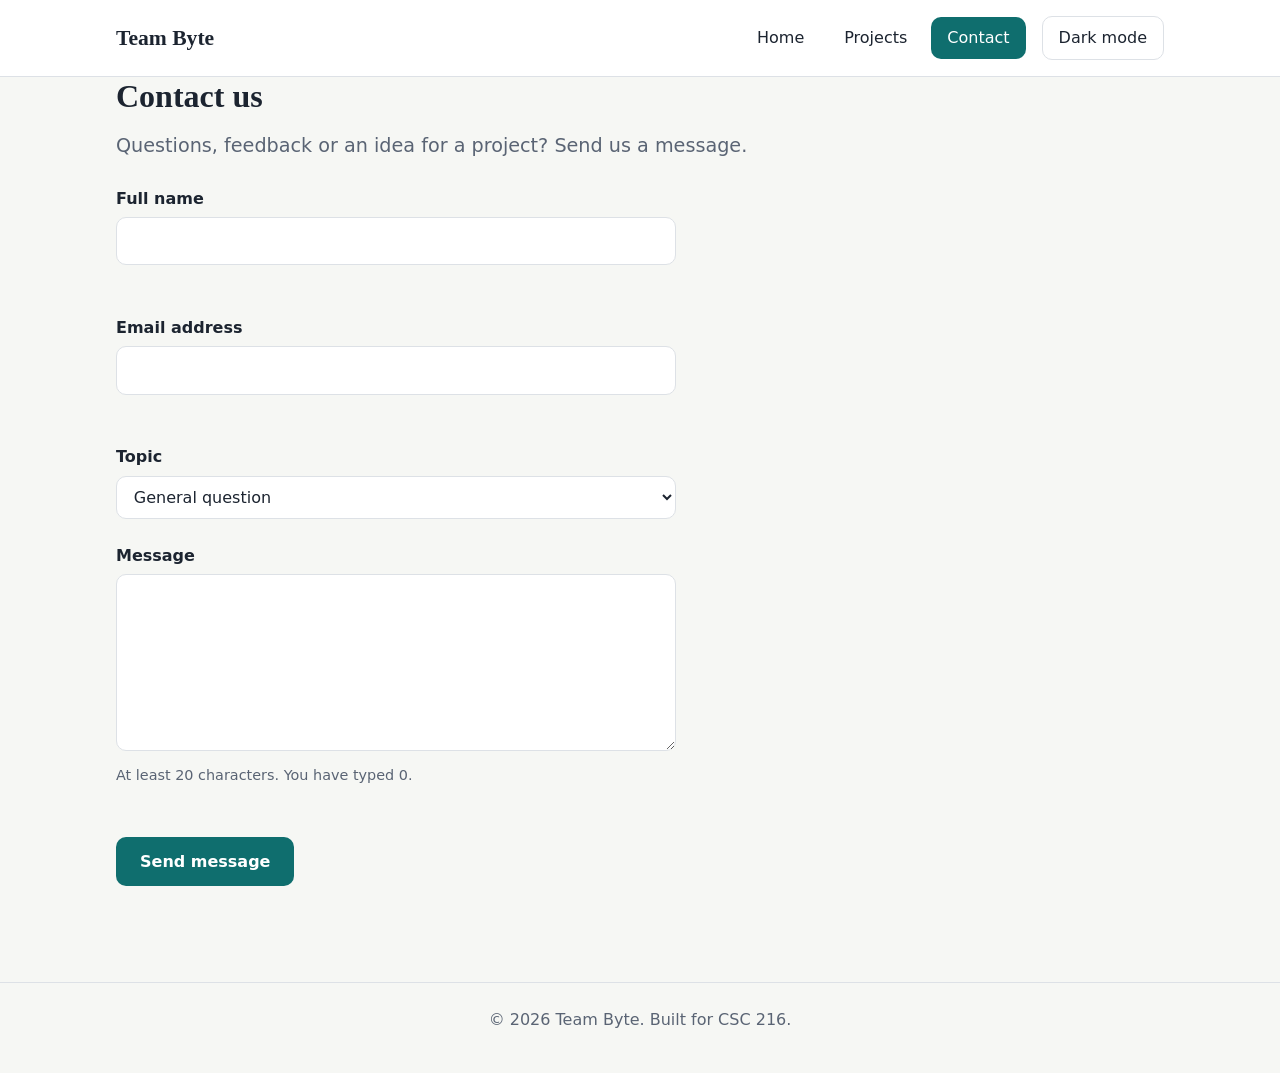
==== contact.html @ 0a43c75d "set up the project" ====
<!doctype html>
<html lang="en">
  <head>
    <meta charset="UTF-8" />
    <meta name="viewport" content="width=device-width, initial-scale=1.0" />
    <meta name="description" content="Send a message to Team Byte." />
    <title>Contact | Team Byte</title>
    <link rel="stylesheet" href="css/styles.css" />
    <script src="js/script.js" defer></script>
  </head>
  <body>
    <a class="skip-link" href="#main">Skip to main content</a>

    <header class="site-header">
      <div class="container header-inner">
        <a class="logo" href="index.html">Team Byte</a>
        <button
          class="nav-toggle"
          type="button"
          aria-expanded="false"
          aria-controls="site-nav"
        >
          Menu
        </button>
        <nav id="site-nav" class="site-nav" aria-label="Main">
          <ul>
            <li><a href="index.html">Home</a></li>
            <li><a href="project.html">Projects</a></li>
            <li><a href="contact.html" aria-current="page">Contact</a></li>
          </ul>
        </nav>
        <button class="theme-toggle" type="button" aria-pressed="false">
          Dark mode
        </button>
      </div>
    </header>

    <main id="main" class="container">
      <header class="page-header">
        <h1>Contact us</h1>
        <p class="lead">
          Questions, feedback or an idea for a project? Send us a message.
        </p>
      </header>

      <form id="contact-form" class="contact-form" novalidate>
        <div class="field">
          <label for="name">Full name</label>
          <input
            type="text"
            id="name"
            name="name"
            autocomplete="name"
            required
            aria-describedby="name-error"
          />
          <p class="error" id="name-error"></p>
        </div>

        <div class="field">
          <label for="email">Email address</label>
          <input
            type="email"
            id="email"
            name="email"
            autocomplete="email"
            required
            aria-describedby="email-error"
          />
          <p class="error" id="email-error"></p>
        </div>

        <div class="field">
          <label for="topic">Topic</label>
          <select id="topic" name="topic">
            <option value="general">General question</option>
            <option value="collaboration">Collaboration</option>
            <option value="feedback">Feedback on our site</option>
          </select>
        </div>

        <div class="field">
          <label for="message">Message</label>
          <textarea
            id="message"
            name="message"
            rows="6"
            required
            minlength="20"
            aria-describedby="message-hint message-error"
          ></textarea>
          <p class="hint" id="message-hint">
            At least 20 characters. You have typed
            <span id="char-count">0</span>.
          </p>
          <p class="error" id="message-error"></p>
        </div>

        <button class="button" type="submit">Send message</button>
        <p id="form-status" class="form-status" role="status"></p>
      </form>
    </main>

    <footer class="site-footer">
      <div class="container">
        <p>© <span id="year">2026</span> Team Byte. Built for CSC 216.</p>
      </div>
    </footer>
  </body>
</html>
---- css/styles.css ----
/* =====================================================
   Team website stylesheet (CSC 216, Lab 2)
   One file styles every page on the site.
   ===================================================== */

/* ---------- 1. Design tokens ---------- */
:root {
  --color-bg: #f6f7f4;
  --color-surface: #ffffff;
  --color-text: #1c2430;
  --color-muted: #5a6474;
  --color-primary: #0f6e6e;
  --color-primary-dark: #0a5050;
  --color-on-primary: #ffffff;
  --color-border: #dde1e6;
  --color-error: #b3261e;
  --color-success: #1e7b3a;

  --font-body: system-ui, -apple-system, "Segoe UI", Roboto, Arial, sans-serif;
  --font-heading: Georgia, "Times New Roman", serif;

  --space-1: 0.5rem;
  --space-2: 1rem;
  --space-3: 1.5rem;
  --space-4: 2.5rem;
  --space-5: 4rem;

  --radius: 10px;
  --max-width: 1080px;
}

body.dark {
  --color-bg: #11161d;
  --color-surface: #1a212b;
  --color-text: #e7ebf0;
  --color-muted: #a2abb9;
  --color-primary: #4fc1c1;
  --color-primary-dark: #83d8d8;
  --color-on-primary: #0b1f1f;
  --color-border: #2b3340;
  --color-error: #ff8a80;
  --color-success: #7ddc97;
  color-scheme: dark;
}

/* ---------- 2. Base and reset ---------- */
*,
*::before,
*::after {
  box-sizing: border-box;
}

body {
  margin: 0;
  font-family: var(--font-body);
  font-size: 1rem;
  line-height: 1.6;
  color: var(--color-text);
  background-color: var(--color-bg);
  transition:
    background-color 0.3s ease,
    color 0.3s ease;
}

h1,
h2,
h3 {
  font-family: var(--font-heading);
  line-height: 1.2;
  margin: 0 0 var(--space-2);
}

p {
  margin: 0 0 var(--space-2);
}

a {
  color: var(--color-primary);
}

a:hover {
  color: var(--color-primary-dark);
}

img {
  max-width: 100%;
  display: block;
}

:focus-visible {
  outline: 3px solid var(--color-primary);
  outline-offset: 3px;
}

/* ---------- 3. Layout helpers ---------- */
.container {
  width: 100%;
  max-width: var(--max-width);
  margin-inline: auto;
  padding-inline: var(--space-2);
}

.section {
  padding-block: var(--space-4);
}

.skip-link {
  position: absolute;
  top: -4rem;
  left: var(--space-2);
  z-index: 100;
  padding: var(--space-1) var(--space-2);
  border-radius: var(--radius);
  background-color: var(--color-primary);
  color: var(--color-on-primary);
}

.skip-link:focus {
  top: var(--space-2);
}

/* ---------- 4. Header and navigation ---------- */
.site-header {
  position: sticky;
  top: 0;
  z-index: 10;
  background-color: var(--color-surface);
  border-bottom: 1px solid var(--color-border);
}

.header-inner {
  display: flex;
  flex-wrap: wrap;
  align-items: center;
  gap: var(--space-2);
  padding-block: var(--space-2);
}

.logo {
  margin-right: auto;
  font-family: var(--font-heading);
  font-size: 1.35rem;
  font-weight: 700;
  color: var(--color-text);
  text-decoration: none;
}

.site-nav ul {
  display: flex;
  gap: var(--space-1);
  margin: 0;
  padding: 0;
  list-style: none;
}

.site-nav a {
  display: block;
  padding: var(--space-1) var(--space-2);
  border-radius: var(--radius);
  color: var(--color-text);
  font-weight: 500;
  text-decoration: none;
}

.site-nav a:hover {
  background-color: var(--color-bg);
}

.site-nav a[aria-current="page"] {
  background-color: var(--color-primary);
  color: var(--color-on-primary);
}

.nav-toggle,
.theme-toggle {
  padding: var(--space-1) var(--space-2);
  border: 1px solid var(--color-border);
  border-radius: var(--radius);
  background-color: transparent;
  color: var(--color-text);
  font: inherit;
  cursor: pointer;
}

.theme-toggle[aria-pressed="true"] {
  border-color: var(--color-primary);
  color: var(--color-primary);
}

.nav-toggle {
  display: none;
}

/* ---------- 5. Buttons and hero ---------- */
.button {
  display: inline-block;
  padding: 0.75rem 1.5rem;
  border: none;
  border-radius: var(--radius);
  background-color: var(--color-primary);
  color: var(--color-on-primary);
  font: inherit;
  font-weight: 600;
  text-decoration: none;
  cursor: pointer;
  transition:
    background-color 0.2s ease,
    transform 0.2s ease;
}

.button:hover {
  background-color: var(--color-primary-dark);
  color: var(--color-on-primary);
  transform: translateY(-2px);
}

.hero {
  padding-block: var(--space-5);
  background: linear-gradient(135deg, var(--color-surface), var(--color-bg));
  border-bottom: 1px solid var(--color-border);
}

.hero h1 {
  max-width: 18ch;
  font-size: clamp(2rem, 5vw, 3.25rem);
}

.eyebrow {
  margin-bottom: var(--space-1);
  color: var(--color-primary);
  font-size: 0.8rem;
  font-weight: 700;
  letter-spacing: 0.12em;
  text-transform: uppercase;
}

.lead {
  max-width: 55ch;
  margin-bottom: var(--space-3);
  color: var(--color-muted);
  font-size: 1.2rem;
}

/* ---------- 6. Cards and grids ---------- */
.team-grid,
.project-grid {
  display: grid;
  grid-template-columns: repeat(auto-fit, minmax(260px, 1fr));
  gap: var(--space-3);
}

.card {
  padding: var(--space-3);
  border: 1px solid var(--color-border);
  border-radius: var(--radius);
  background-color: var(--color-surface);
}

.avatar {
  display: grid;
  place-items: center;
  width: 64px;
  height: 64px;
  margin-bottom: var(--space-2);
  border-radius: 50%;
  background-color: var(--color-primary);
  color: var(--color-on-primary);
  font-size: 1.25rem;
  font-weight: 700;
}

.role {
  color: var(--color-primary);
  font-weight: 600;
}

.skill-list {
  padding-left: 1.25rem;
}

.skill-list li {
  margin-bottom: var(--space-1);
}

/* ---------- 7. Projects page ---------- */
.filters {
  display: flex;
  flex-wrap: wrap;
  gap: var(--space-1);
  margin-bottom: var(--space-2);
}

.filter-btn {
  padding: 0.4rem 1rem;
  border: 1px solid var(--color-border);
  border-radius: 999px;
  background-color: var(--color-surface);
  color: var(--color-text);
  font: inherit;
  cursor: pointer;
}

.filter-btn[aria-pressed="true"] {
  border-color: var(--color-primary);
  background-color: var(--color-primary);
  color: var(--color-on-primary);
}

.project-count {
  color: var(--color-muted);
}

.tag {
  display: inline-block;
  margin-bottom: var(--space-1);
  color: var(--color-primary);
  font-size: 0.75rem;
  font-weight: 700;
  letter-spacing: 0.06em;
  text-transform: uppercase;
}

/* ---------- 8. Contact form ---------- */
.contact-form {
  max-width: 560px;
  padding-bottom: var(--space-4);
}

.field {
  margin-bottom: var(--space-3);
}

label {
  display: block;
  margin-bottom: 0.35rem;
  font-weight: 600;
}

input,
select,
textarea {
  width: 100%;
  padding: 0.65rem 0.8rem;
  border: 1px solid var(--color-border);
  border-radius: var(--radius);
  background-color: var(--color-surface);
  color: var(--color-text);
  font: inherit;
}

input:focus,
select:focus,
textarea:focus {
  border-color: var(--color-primary);
}

input[aria-invalid="true"],
textarea[aria-invalid="true"] {
  border-color: var(--color-error);
}

.hint,
.error {
  margin: 0.35rem 0 0;
  font-size: 0.9rem;
}

.hint {
  color: var(--color-muted);
}

.error {
  min-height: 1.4em;
  color: var(--color-error);
}

.form-status {
  margin-top: var(--space-2);
  color: var(--color-success);
  font-weight: 600;
}

/* ---------- 9. Footer ---------- */
.site-footer {
  margin-top: var(--space-4);
  padding-block: var(--space-3);
  border-top: 1px solid var(--color-border);
  color: var(--color-muted);
  text-align: center;
}

/* ---------- 10. Small screens ---------- */
@media (max-width: 700px) {
  .nav-toggle {
    display: inline-block;
  }

  .site-nav {
    display: none;
    order: 3;
    width: 100%;
  }

  .site-nav.open {
    display: block;
  }

  .site-nav ul {
    flex-direction: column;
  }

  .section {
    padding-block: var(--space-3);
  }
}

/* ---------- 11. Respect reduced-motion preferences ---------- */
@media (prefers-reduced-motion: reduce) {
  *,
  *::before,
  *::after {
    transition: none !important;
  }
}
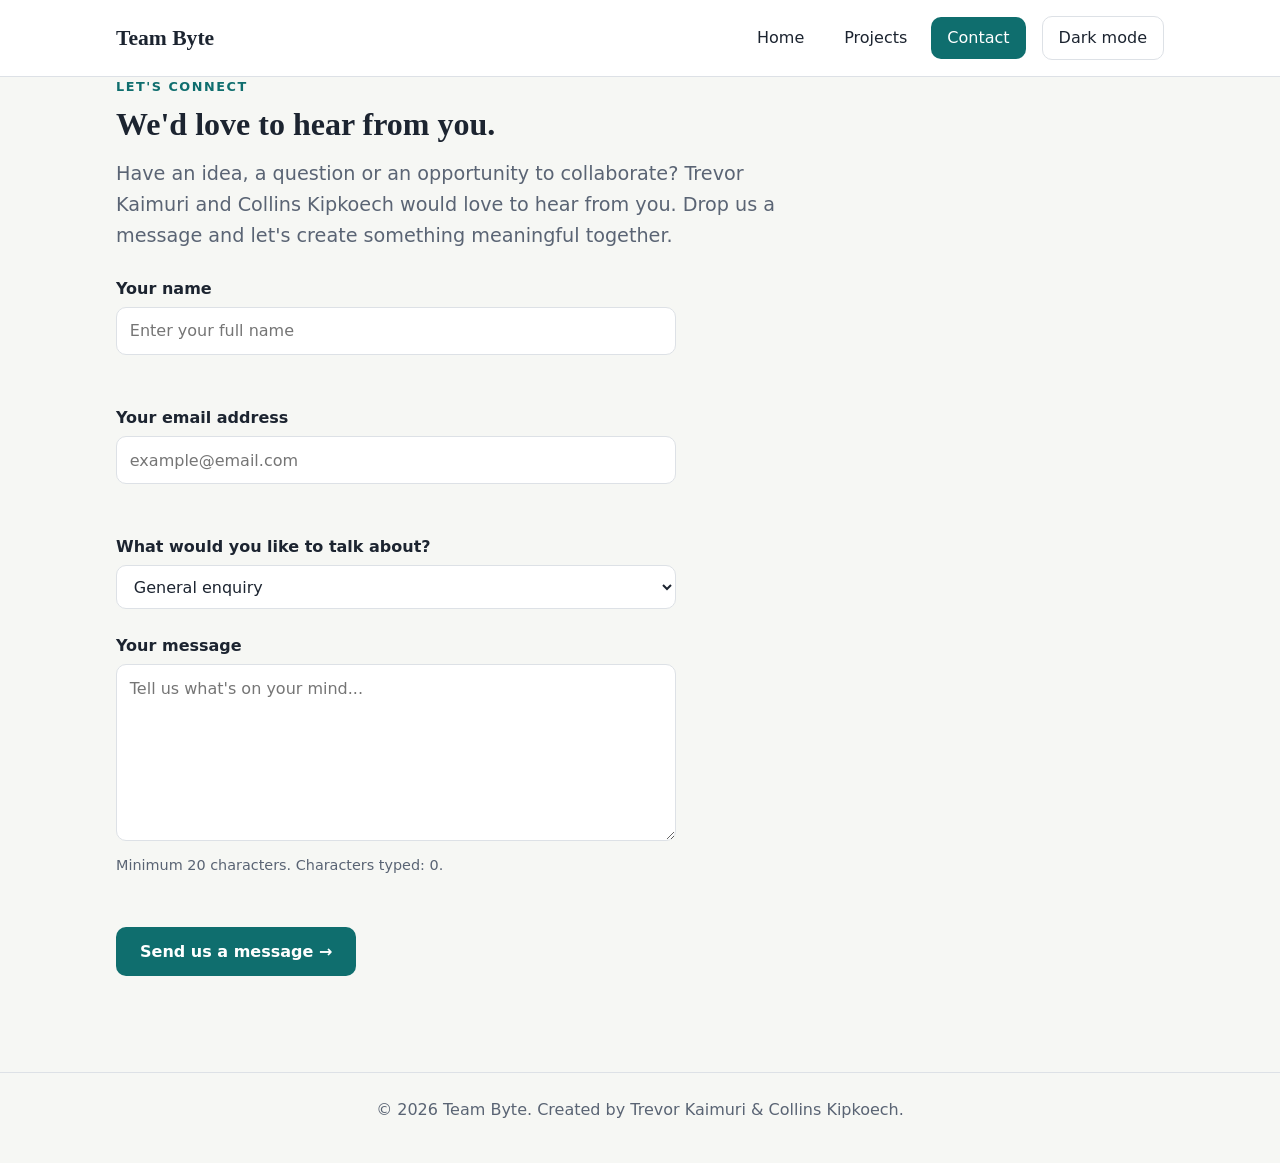
==== commit 94229a3d: "Personalize Team Byte website" ====
--- a/contact.html
+++ b/contact.html
@@ -1,19 +1,25 @@
+
 <!doctype html>
 <html lang="en">
   <head>
     <meta charset="UTF-8" />
     <meta name="viewport" content="width=device-width, initial-scale=1.0" />
-    <meta name="description" content="Send a message to Team Byte." />
+    <meta
+      name="description"
+      content="Get in touch with Trevor Kaimuri and Collins Kipkoech of Team Byte."
+    />
     <title>Contact | Team Byte</title>
     <link rel="stylesheet" href="css/styles.css" />
     <script src="js/script.js" defer></script>
   </head>
+
   <body>
     <a class="skip-link" href="#main">Skip to main content</a>
 
     <header class="site-header">
       <div class="container header-inner">
         <a class="logo" href="index.html">Team Byte</a>
+
         <button
           class="nav-toggle"
           type="button"
@@ -22,6 +28,7 @@
         >
           Menu
         </button>
+
         <nav id="site-nav" class="site-nav" aria-label="Main">
           <ul>
             <li><a href="index.html">Home</a></li>
@@ -29,6 +36,7 @@
             <li><a href="contact.html" aria-current="page">Contact</a></li>
           </ul>
         </nav>
+
         <button class="theme-toggle" type="button" aria-pressed="false">
           Dark mode
         </button>
@@ -37,19 +45,24 @@
 
     <main id="main" class="container">
       <header class="page-header">
-        <h1>Contact us</h1>
+        <p class="eyebrow">LET'S CONNECT</p>
+        <h1>We'd love to hear from you.</h1>
         <p class="lead">
-          Questions, feedback or an idea for a project? Send us a message.
+          Have an idea, a question or an opportunity to collaborate?
+          Trevor Kaimuri and Collins Kipkoech would love to hear from you.
+          Drop us a message and let's create something meaningful together.
         </p>
       </header>
 
       <form id="contact-form" class="contact-form" novalidate>
+
         <div class="field">
-          <label for="name">Full name</label>
+          <label for="name">Your name</label>
           <input
             type="text"
             id="name"
             name="name"
+            placeholder="Enter your full name"
             autocomplete="name"
             required
             aria-describedby="name-error"
@@ -58,11 +71,12 @@
         </div>
 
         <div class="field">
-          <label for="email">Email address</label>
+          <label for="email">Your email address</label>
           <input
             type="email"
             id="email"
             name="email"
+            placeholder="example@email.com"
             autocomplete="email"
             required
             aria-describedby="email-error"
@@ -71,39 +85,49 @@
         </div>
 
         <div class="field">
-          <label for="topic">Topic</label>
+          <label for="topic">What would you like to talk about?</label>
           <select id="topic" name="topic">
-            <option value="general">General question</option>
-            <option value="collaboration">Collaboration</option>
-            <option value="feedback">Feedback on our site</option>
+            <option value="general">General enquiry</option>
+            <option value="collaboration">Project collaboration</option>
+            <option value="feedback">Website feedback</option>
           </select>
         </div>
 
         <div class="field">
-          <label for="message">Message</label>
+          <label for="message">Your message</label>
           <textarea
             id="message"
             name="message"
             rows="6"
+            placeholder="Tell us what's on your mind..."
             required
             minlength="20"
             aria-describedby="message-hint message-error"
           ></textarea>
+
           <p class="hint" id="message-hint">
-            At least 20 characters. You have typed
+            Minimum 20 characters.
+            Characters typed:
             <span id="char-count">0</span>.
           </p>
+
           <p class="error" id="message-error"></p>
         </div>
 
-        <button class="button" type="submit">Send message</button>
+        <button class="button" type="submit">
+          Send us a message →
+        </button>
+
         <p id="form-status" class="form-status" role="status"></p>
       </form>
     </main>
 
     <footer class="site-footer">
       <div class="container">
-        <p>© <span id="year">2026</span> Team Byte. Built for CSC 216.</p>
+        <p>
+          © <span id="year">2026</span> Team Byte.
+          Created by Trevor Kaimuri & Collins Kipkoech.
+        </p>
       </div>
     </footer>
   </body>
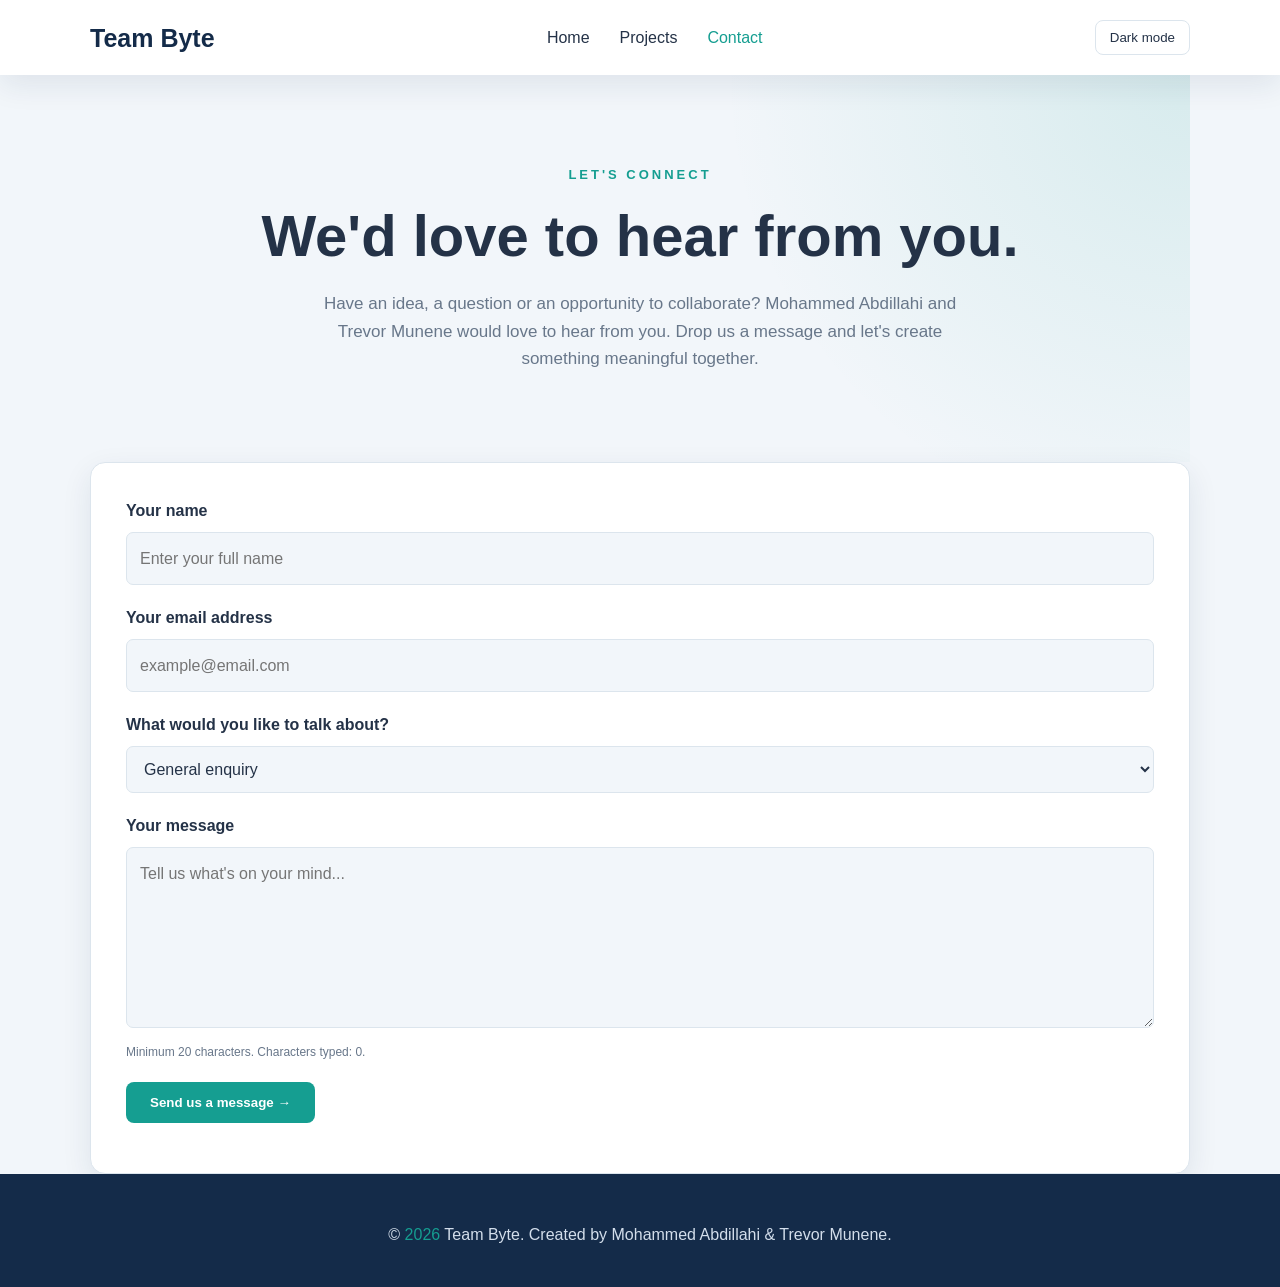
==== commit d08dadea: "Remove README file" ====
--- a/contact.html
+++ b/contact.html
@@ -6,7 +6,7 @@
     <meta name="viewport" content="width=device-width, initial-scale=1.0" />
     <meta
       name="description"
-      content="Get in touch with Trevor Kaimuri and Collins Kipkoech of Team Byte."
+      content="Get in touch with Mohammed Abdillahi and Trevor Munene of Team Byte."
     />
     <title>Contact | Team Byte</title>
     <link rel="stylesheet" href="css/styles.css" />
@@ -49,7 +49,7 @@
         <h1>We'd love to hear from you.</h1>
         <p class="lead">
           Have an idea, a question or an opportunity to collaborate?
-          Trevor Kaimuri and Collins Kipkoech would love to hear from you.
+          Mohammed Abdillahi and Trevor Munene would love to hear from you.
           Drop us a message and let's create something meaningful together.
         </p>
       </header>
@@ -126,7 +126,7 @@
       <div class="container">
         <p>
           © <span id="year">2026</span> Team Byte.
-          Created by Trevor Kaimuri & Collins Kipkoech.
+          Created by Mohammed Abdillahi & Trevor Munene.
         </p>
       </div>
     </footer>
--- a/css/styles.css
+++ b/css/styles.css
@@ -1,403 +1,414 @@
-/* =====================================================
-   Team website stylesheet (CSC 216, Lab 2)
-   One file styles every page on the site.
-   ===================================================== */
-
-/* ---------- 1. Design tokens ---------- */
+
 :root {
-  --color-bg: #f6f7f4;
-  --color-surface: #ffffff;
-  --color-text: #1c2430;
-  --color-muted: #5a6474;
-  --color-primary: #0f6e6e;
-  --color-primary-dark: #0a5050;
-  --color-on-primary: #ffffff;
-  --color-border: #dde1e6;
-  --color-error: #b3261e;
-  --color-success: #1e7b3a;
-
-  --font-body: system-ui, -apple-system, "Segoe UI", Roboto, Arial, sans-serif;
-  --font-heading: Georgia, "Times New Roman", serif;
-
-  --space-1: 0.5rem;
-  --space-2: 1rem;
-  --space-3: 1.5rem;
-  --space-4: 2.5rem;
-  --space-5: 4rem;
-
-  --radius: 10px;
-  --max-width: 1080px;
+  --primary: #142b49;
+  --secondary: #159e91;
+  --accent: #42d6c4;
+  --background: #f2f6fa;
+  --surface: #ffffff;
+  --text: #243247;
+  --muted: #68778a;
+  --border: #dce5ed;
+  --shadow: 0 10px 30px rgba(20, 43, 73, 0.09);
 }
 
 body.dark {
-  --color-bg: #11161d;
-  --color-surface: #1a212b;
-  --color-text: #e7ebf0;
-  --color-muted: #a2abb9;
-  --color-primary: #4fc1c1;
-  --color-primary-dark: #83d8d8;
-  --color-on-primary: #0b1f1f;
-  --color-border: #2b3340;
-  --color-error: #ff8a80;
-  --color-success: #7ddc97;
-  color-scheme: dark;
-}
-
-/* ---------- 2. Base and reset ---------- */
-*,
-*::before,
-*::after {
+  --background: #101b2b;
+  --surface: #19283b;
+  --text: #edf5ff;
+  --muted: #a7b5c6;
+  --border: #304258;
+  --primary: #0c1727;
+}
+
+* {
   box-sizing: border-box;
+  margin: 0;
+  padding: 0;
+}
+
+html {
+  scroll-behavior: smooth;
 }
 
 body {
-  margin: 0;
-  font-family: var(--font-body);
-  font-size: 1rem;
+  font-family: Arial, sans-serif;
+  background: var(--background);
+  color: var(--text);
   line-height: 1.6;
-  color: var(--color-text);
-  background-color: var(--color-bg);
-  transition:
-    background-color 0.3s ease,
-    color 0.3s ease;
-}
-
-h1,
-h2,
-h3 {
-  font-family: var(--font-heading);
-  line-height: 1.2;
-  margin: 0 0 var(--space-2);
-}
-
-p {
-  margin: 0 0 var(--space-2);
-}
-
-a {
-  color: var(--color-primary);
-}
-
-a:hover {
-  color: var(--color-primary-dark);
-}
-
-img {
-  max-width: 100%;
-  display: block;
-}
-
-:focus-visible {
-  outline: 3px solid var(--color-primary);
-  outline-offset: 3px;
-}
-
-/* ---------- 3. Layout helpers ---------- */
+  transition: background 0.3s, color 0.3s;
+}
+
 .container {
-  width: 100%;
-  max-width: var(--max-width);
-  margin-inline: auto;
-  padding-inline: var(--space-2);
-}
-
-.section {
-  padding-block: var(--space-4);
+  width: min(1100px, 90%);
+  margin: auto;
 }
 
 .skip-link {
   position: absolute;
-  top: -4rem;
-  left: var(--space-2);
-  z-index: 100;
-  padding: var(--space-1) var(--space-2);
-  border-radius: var(--radius);
-  background-color: var(--color-primary);
-  color: var(--color-on-primary);
+  left: -9999px;
 }
 
 .skip-link:focus {
-  top: var(--space-2);
-}
-
-/* ---------- 4. Header and navigation ---------- */
+  left: 10px;
+  top: 10px;
+  z-index: 1000;
+  background: white;
+  padding: 10px;
+}
+
 .site-header {
+  background: var(--surface);
+  box-shadow: var(--shadow);
   position: sticky;
   top: 0;
-  z-index: 10;
-  background-color: var(--color-surface);
-  border-bottom: 1px solid var(--color-border);
+  z-index: 100;
 }
 
 .header-inner {
+  min-height: 75px;
   display: flex;
-  flex-wrap: wrap;
+  justify-content: space-between;
   align-items: center;
-  gap: var(--space-2);
-  padding-block: var(--space-2);
+  gap: 20px;
 }
 
 .logo {
-  margin-right: auto;
-  font-family: var(--font-heading);
-  font-size: 1.35rem;
-  font-weight: 700;
-  color: var(--color-text);
+  font-size: 25px;
+  font-weight: bold;
   text-decoration: none;
+  color: var(--primary);
+}
+
+.logo span,
+.site-footer span {
+  color: var(--secondary);
 }
 
 .site-nav ul {
   display: flex;
-  gap: var(--space-1);
-  margin: 0;
-  padding: 0;
   list-style: none;
+  gap: 30px;
 }
 
 .site-nav a {
-  display: block;
-  padding: var(--space-1) var(--space-2);
-  border-radius: var(--radius);
-  color: var(--color-text);
-  font-weight: 500;
+  color: var(--text);
   text-decoration: none;
-}
-
-.site-nav a:hover {
-  background-color: var(--color-bg);
-}
-
+  transition: color 0.3s;
+}
+
+.site-nav a:hover,
 .site-nav a[aria-current="page"] {
-  background-color: var(--color-primary);
-  color: var(--color-on-primary);
-}
-
-.nav-toggle,
-.theme-toggle {
-  padding: var(--space-1) var(--space-2);
-  border: 1px solid var(--color-border);
-  border-radius: var(--radius);
-  background-color: transparent;
-  color: var(--color-text);
-  font: inherit;
-  cursor: pointer;
-}
-
-.theme-toggle[aria-pressed="true"] {
-  border-color: var(--color-primary);
-  color: var(--color-primary);
+  color: var(--secondary);
 }
 
 .nav-toggle {
   display: none;
 }
 
-/* ---------- 5. Buttons and hero ---------- */
+.theme-toggle {
+  padding: 9px 14px;
+  border: 1px solid var(--border);
+  background: var(--surface);
+  color: var(--text);
+  border-radius: 8px;
+  cursor: pointer;
+}
+
+.page-header {
+  padding: 90px 0 65px;
+  text-align: center;
+  background:
+    radial-gradient(circle at top right,
+    rgba(21, 158, 145, 0.12), transparent 40%);
+}
+
+.eyebrow {
+  color: var(--secondary);
+  font-weight: bold;
+  letter-spacing: 3px;
+  font-size: 13px;
+  margin-bottom: 15px;
+}
+
+.page-header h1 {
+  font-size: clamp(35px, 6vw, 58px);
+  line-height: 1.2;
+  color: var(--text);
+  margin-bottom: 20px;
+}
+
+.page-header h1 span {
+  color: var(--secondary);
+}
+
+.lead {
+  max-width: 650px;
+  margin: auto auto 25px;
+  color: var(--muted);
+  font-size: 17px;
+}
+
 .button {
   display: inline-block;
-  padding: 0.75rem 1.5rem;
+  padding: 13px 24px;
+  background: var(--secondary);
+  color: white;
   border: none;
-  border-radius: var(--radius);
-  background-color: var(--color-primary);
-  color: var(--color-on-primary);
-  font: inherit;
-  font-weight: 600;
+  border-radius: 8px;
   text-decoration: none;
+  font-weight: bold;
   cursor: pointer;
-  transition:
-    background-color 0.2s ease,
-    transform 0.2s ease;
+  transition: transform 0.3s, background 0.3s;
 }
 
 .button:hover {
-  background-color: var(--color-primary-dark);
-  color: var(--color-on-primary);
-  transform: translateY(-2px);
-}
-
-.hero {
-  padding-block: var(--space-5);
-  background: linear-gradient(135deg, var(--color-surface), var(--color-bg));
-  border-bottom: 1px solid var(--color-border);
-}
-
-.hero h1 {
-  max-width: 18ch;
-  font-size: clamp(2rem, 5vw, 3.25rem);
-}
-
-.eyebrow {
-  margin-bottom: var(--space-1);
-  color: var(--color-primary);
-  font-size: 0.8rem;
-  font-weight: 700;
-  letter-spacing: 0.12em;
-  text-transform: uppercase;
-}
-
-.lead {
-  max-width: 55ch;
-  margin-bottom: var(--space-3);
-  color: var(--color-muted);
-  font-size: 1.2rem;
-}
-
-/* ---------- 6. Cards and grids ---------- */
-.team-grid,
-.project-grid {
+  background: #107d74;
+  transform: translateY(-3px);
+}
+
+.team-section {
+  padding: 45px 0 80px;
+  text-align: center;
+}
+
+.team-section h2,
+.contact-info h2 {
+  font-size: 30px;
+  margin-bottom: 10px;
+}
+
+.section-description {
+  color: var(--muted);
+  margin-bottom: 30px;
+}
+
+.team-grid {
   display: grid;
-  grid-template-columns: repeat(auto-fit, minmax(260px, 1fr));
-  gap: var(--space-3);
-}
-
-.card {
-  padding: var(--space-3);
-  border: 1px solid var(--color-border);
-  border-radius: var(--radius);
-  background-color: var(--color-surface);
+  grid-template-columns: repeat(2, 1fr);
+  gap: 25px;
+  max-width: 750px;
+  margin: auto;
+}
+
+.team-card {
+  padding: 35px 20px;
+  background: var(--surface);
+  border: 1px solid var(--border);
+  border-radius: 15px;
+  box-shadow: var(--shadow);
+  transition: transform 0.3s;
+}
+
+.team-card:hover {
+  transform: translateY(-8px);
 }
 
 .avatar {
+  width: 75px;
+  height: 75px;
+  margin: auto auto 18px;
   display: grid;
   place-items: center;
-  width: 64px;
-  height: 64px;
-  margin-bottom: var(--space-2);
+  background: var(--primary);
+  color: white;
+  border: 3px solid var(--accent);
   border-radius: 50%;
-  background-color: var(--color-primary);
-  color: var(--color-on-primary);
-  font-size: 1.25rem;
-  font-weight: 700;
-}
-
-.role {
-  color: var(--color-primary);
-  font-weight: 600;
-}
-
-.skill-list {
-  padding-left: 1.25rem;
-}
-
-.skill-list li {
-  margin-bottom: var(--space-1);
-}
-
-/* ---------- 7. Projects page ---------- */
-.filters {
+  font-size: 23px;
+  font-weight: bold;
+}
+
+.team-card h3 {
+  margin-bottom: 5px;
+}
+
+.team-card p {
+  color: var(--muted);
+}
+
+.team-label {
+  display: inline-block;
+  margin-top: 15px;
+  color: var(--secondary);
+  background: rgba(21, 158, 145, 0.12);
+  padding: 5px 12px;
+  border-radius: 20px;
+  font-size: 12px;
+}
+
+.contact-section {
+  display: grid;
+  grid-template-columns: 1fr 1.2fr;
+  gap: 45px;
+  padding: 55px 0 90px;
+  align-items: start;
+}
+
+.contact-info > p:not(.eyebrow) {
+  color: var(--muted);
+  margin-bottom: 25px;
+}
+
+.info-card {
   display: flex;
-  flex-wrap: wrap;
-  gap: var(--space-1);
-  margin-bottom: var(--space-2);
-}
-
-.filter-btn {
-  padding: 0.4rem 1rem;
-  border: 1px solid var(--color-border);
-  border-radius: 999px;
-  background-color: var(--color-surface);
-  color: var(--color-text);
+  gap: 15px;
+  padding: 17px;
+  margin-bottom: 15px;
+  border: 1px solid var(--border);
+  border-radius: 10px;
+  background: var(--surface);
+}
+
+.info-card > span {
+  font-size: 25px;
+}
+
+.info-card p {
+  color: var(--muted);
+  font-size: 14px;
+}
+
+.contact-form {
+  background: var(--surface);
+  padding: 35px;
+  border-radius: 15px;
+  box-shadow: var(--shadow);
+  border: 1px solid var(--border);
+}
+
+.contact-form h2 {
+  margin-bottom: 25px;
+}
+
+.field {
+  margin-bottom: 20px;
+}
+
+.field label {
+  display: block;
+  font-weight: bold;
+  margin-bottom: 8px;
+}
+
+input,
+textarea,
+select {
+  width: 100%;
+  padding: 13px;
+  border: 1px solid var(--border);
+  border-radius: 7px;
+  background: var(--background);
+  color: var(--text);
   font: inherit;
+  outline: none;
+}
+
+input:focus,
+textarea:focus,
+select:focus {
+  border-color: var(--secondary);
+  box-shadow: 0 0 0 3px rgba(21, 158, 145, 0.12);
+}
+
+textarea {
+  resize: vertical;
+}
+
+.hint {
+  font-size: 12px;
+  color: var(--muted);
+  margin-top: 7px;
+}
+
+.error {
+  color: #dc3545;
+  font-size: 13px;
+  margin-top: 5px;
+}
+
+.form-status {
+  margin-top: 15px;
+  font-weight: bold;
+}
+
+.form-status.success {
+  color: #159e91;
+}
+
+.form-status.failure {
+  color: #dc3545;
+}
+
+.site-footer {
+  background: var(--primary);
+  color: white;
+  text-align: center;
+  padding: 40px 15px;
+}
+
+.site-footer h3 {
+  font-size: 25px;
+  margin-bottom: 10px;
+}
+
+.site-footer p {
+  margin-top: 8px;
+  color: #d3deeb;
+}
+
+#back-to-top {
+  position: fixed;
+  bottom: 25px;
+  right: 25px;
+  width: 45px;
+  height: 45px;
+  border: none;
+  border-radius: 50%;
+  background: var(--secondary);
+  color: white;
+  font-size: 23px;
   cursor: pointer;
-}
-
-.filter-btn[aria-pressed="true"] {
-  border-color: var(--color-primary);
-  background-color: var(--color-primary);
-  color: var(--color-on-primary);
-}
-
-.project-count {
-  color: var(--color-muted);
-}
-
-.tag {
-  display: inline-block;
-  margin-bottom: var(--space-1);
-  color: var(--color-primary);
-  font-size: 0.75rem;
-  font-weight: 700;
-  letter-spacing: 0.06em;
-  text-transform: uppercase;
-}
-
-/* ---------- 8. Contact form ---------- */
-.contact-form {
-  max-width: 560px;
-  padding-bottom: var(--space-4);
-}
-
-.field {
-  margin-bottom: var(--space-3);
-}
-
-label {
+  display: none;
+  z-index: 50;
+}
+
+#back-to-top.show {
   display: block;
-  margin-bottom: 0.35rem;
-  font-weight: 600;
-}
-
-input,
-select,
-textarea {
-  width: 100%;
-  padding: 0.65rem 0.8rem;
-  border: 1px solid var(--color-border);
-  border-radius: var(--radius);
-  background-color: var(--color-surface);
-  color: var(--color-text);
-  font: inherit;
-}
-
-input:focus,
-select:focus,
-textarea:focus {
-  border-color: var(--color-primary);
-}
-
-input[aria-invalid="true"],
-textarea[aria-invalid="true"] {
-  border-color: var(--color-error);
-}
-
-.hint,
-.error {
-  margin: 0.35rem 0 0;
-  font-size: 0.9rem;
-}
-
-.hint {
-  color: var(--color-muted);
-}
-
-.error {
-  min-height: 1.4em;
-  color: var(--color-error);
-}
-
-.form-status {
-  margin-top: var(--space-2);
-  color: var(--color-success);
-  font-weight: 600;
-}
-
-/* ---------- 9. Footer ---------- */
-.site-footer {
-  margin-top: var(--space-4);
-  padding-block: var(--space-3);
-  border-top: 1px solid var(--color-border);
-  color: var(--color-muted);
-  text-align: center;
-}
-
-/* ---------- 10. Small screens ---------- */
-@media (max-width: 700px) {
+}
+
+.reveal {
+  animation: fadeUp 0.8s ease both;
+}
+
+@keyframes fadeUp {
+  from {
+    opacity: 0;
+    transform: translateY(25px);
+  }
+
+  to {
+    opacity: 1;
+    transform: translateY(0);
+  }
+}
+
+@media (max-width: 768px) {
+  .header-inner {
+    flex-wrap: wrap;
+    padding: 15px 0;
+  }
+
   .nav-toggle {
-    display: inline-block;
+    display: block;
+    padding: 9px 14px;
+    border: none;
+    border-radius: 6px;
+    background: var(--secondary);
+    color: white;
+    cursor: pointer;
   }
 
   .site-nav {
     display: none;
-    order: 3;
     width: 100%;
   }
 
@@ -407,18 +418,29 @@
 
   .site-nav ul {
     flex-direction: column;
-  }
-
-  .section {
-    padding-block: var(--space-3);
-  }
-}
-
-/* ---------- 11. Respect reduced-motion preferences ---------- */
+    gap: 15px;
+    padding: 15px 0;
+  }
+
+  .contact-section {
+    grid-template-columns: 1fr;
+  }
+
+  .team-grid {
+    grid-template-columns: 1fr;
+  }
+
+  .page-header {
+    padding: 65px 0 45px;
+  }
+}
+
 @media (prefers-reduced-motion: reduce) {
   *,
   *::before,
   *::after {
-    transition: none !important;
-  }
-}
+    scroll-behavior: auto !important;
+    animation-duration: 0.01ms !important;
+    transition-duration: 0.01ms !important;
+  }
+}
